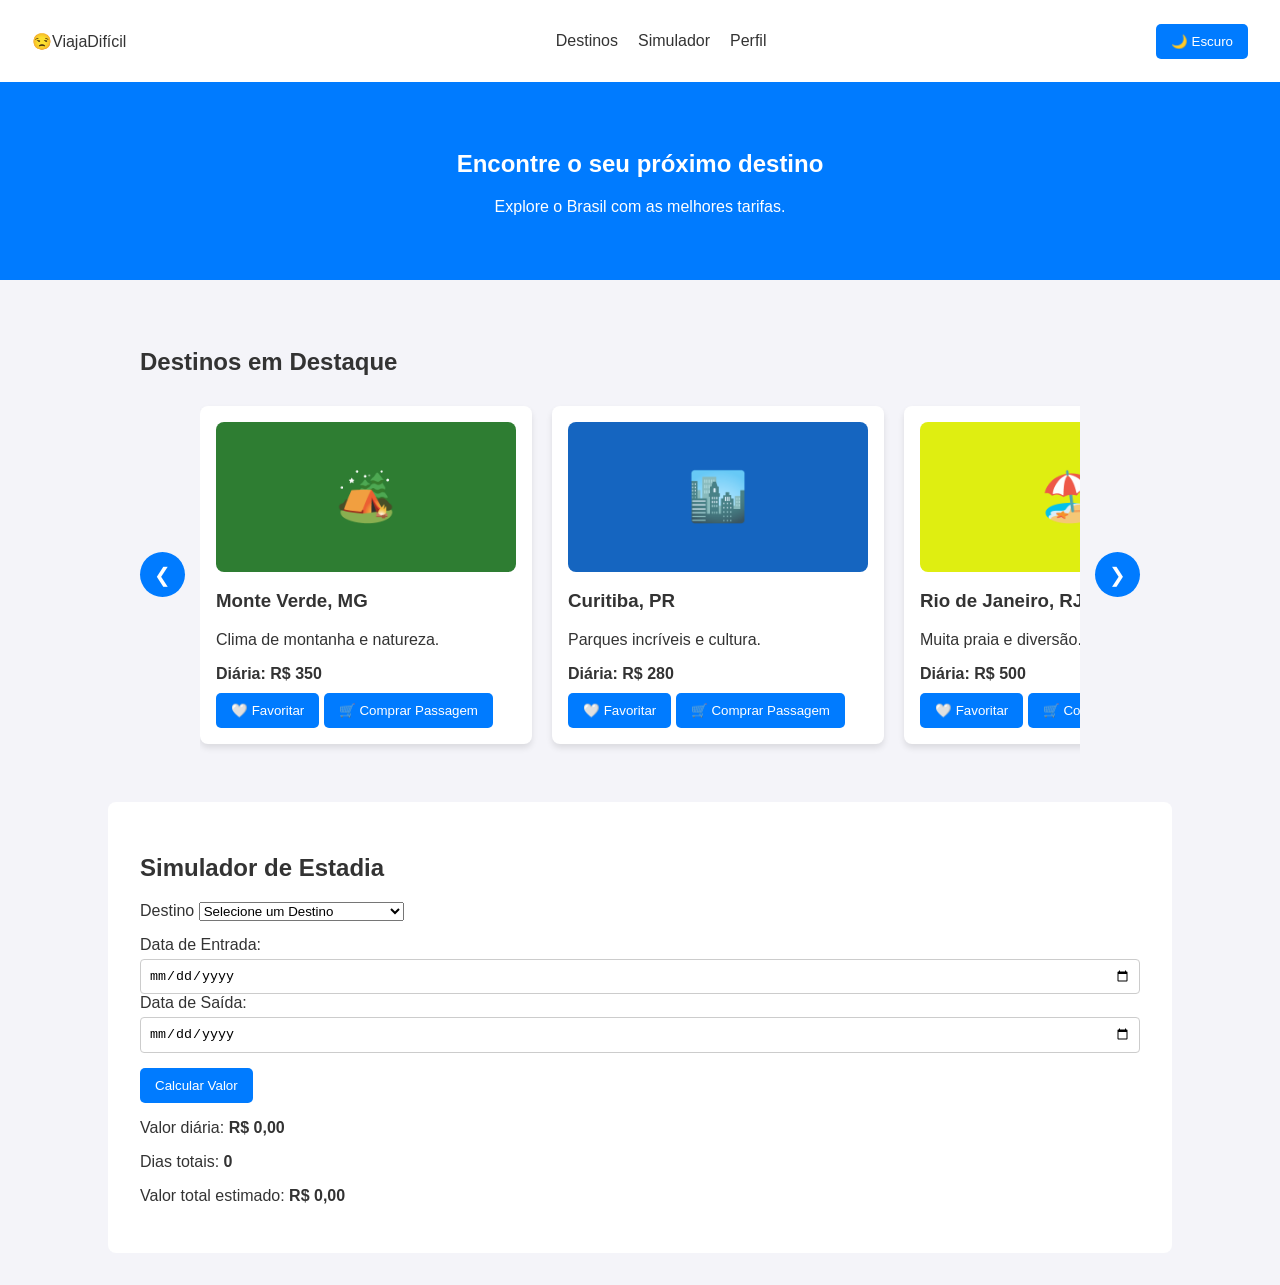
==== index.html @ 331d23da "Agencia" ====
<!DOCTYPE html>
<html lang="pt-BR">
<head>
    <meta charset="UTF-8">
    <meta name="viewport" content="width=device-width, initial-scale=1.0">
    <title>ViajaFácil - Reserva de Destinos</title>
    <link rel="stylesheet" href="style.css">
</head>
<body>
    <header>
        <nav class="navbar">
            <div class="logo">😒ViajaDifícil</div>
            <ul id="menu" class="menu">
                <li><a href="#destinos">Destinos</a></li>
                <li><a href="#simulador">Simulador</a></li>
                <li><a href="#perfil">Perfil</a></li>
            </ul>
            <button id="btn-tema">🌙 Escuro</button>
        </nav>
    </header>
 
    <main>
        <section class="hero">
            <h1>Encontre o seu próximo destino</h1>
            <p>Explore o Brasil com as melhores tarifas.</p>
        </section>
 
        <!-- Seção de Destinos -->
        <section id="destinos" class="container">
        <h2>Destinos em Destaque</h2>
       
        <div class="carrossel-wrapper">
           
            <!-- Botão Voltar -->
            <button class="btn-seta" id="btn-prev">&#10094;</button>
           
            <div class="grid-cards" id="carrossel-cards">
                <div class="card">
                    <div class="card-img" style="background-color: #2e7d32;">🏕️</div>
                    <h3>Monte Verde, MG</h3>
                    <p>Clima de montanha e natureza.</p>
                    <span class="preco">Diária: R$ 350</span>
                    <button class="btn-favoritar">🤍 Favoritar</button>
                    <button class="btn-comprar">🛒 Comprar Passagem</button>
                </div>
                <div class="card">
                    <div class="card-img" style="background-color: #1565c0;">🏙️</div>
                    <h3>Curitiba, PR</h3>
                    <p>Parques incríveis e cultura.</p>
                    <span class="preco">Diária: R$ 280</span>
                    <button class="btn-favoritar">🤍 Favoritar</button>
                    <button class="btn-comprar">🛒 Comprar Passagem</button>
                </div>
                <div class="card">
                    <div class="card-img" style="background-color: #dfee11;">🏖️</div>
                    <h3>Rio de Janeiro, RJ</h3>
                    <p>Muita praia e diversão.</p>
                    <span class="preco">Diária: R$ 500</span>
                    <button class="btn-favoritar">🤍 Favoritar</button>
                    <button class="btn-comprar"> 🛒 Comprar Passagem</button>
                </div>
                <div class="card">
                    <div class="card-img" style="background-color: #9449f7;">❄️</div>
                    <h3>Gramado, RS</h3>
                    <p>Muito frio e chocolate.</p> <!-- Ajustei o texto que estava repetido! -->
                    <span class="preco">Diária: R$ 340</span>
                    <button class="btn-favoritar">🤍 Favoritar</button>
                    <button class="btn-comprar">🛒 Comprar Passagem</button>
                </div>
                <div class="card">
                    <div class="card-img" style="background-color: #eb59ba;">🏛️ </div>
                    <h3>Brasília, DF</h3>
                    <p>Visite a capital do Brasil!</p> <!-- Ajustei o texto que estava repetido! -->
                    <span class="preco">Diária: R$ 250</span>
                    <button class="btn-favoritar">🤍 Favoritar</button>
                    <button class="btn-comprar">🛒 Comprar Passagem</button>
                </div>
            </div>
 
            <!-- Botão Avançar -->
            <button class="btn-seta" id="btn-next">&#10095;</button>
           
        </div>
    </section>
 
        <!-- Simulador de Reservas -->
        <section id="simulador" class="container simulador-box">
            <h2>Simulador de Estadia</h2>
            <div class="form-group">
                <label for="destino">Destino</label>
                    <select id ="destino">
                        <option value="">Selecione um Destino</option>
                        <option value="350">Monte verde,MG- R$350/diaria </option>
                        <option value="280">Curitiba,PR-R$280/diaria </option>
                        <option value="500">Rio de janeiro,RJ-R$500/diaria </option>
                        <option value="340">Gramado,RS-R$340/diaria </option>
                        <option value="250">Brasília,DF-R$250/diaria </option>
                    </select>
                </div>
                <label for="checkin">Data de Entrada:</label>
                <input type="date" id="checkin">
            </div>
            <div class="form-group">
                <label for="checkout">Data de Saída:</label>
                <input type="date" id="checkout">
            </div>
            <button id="btn-calcular">Calcular Valor</button>
           
            <div class="resultado">
                <p>Valor diária: <strong id="valor-diaria">R$ 0,00</strong></p>
                <p>Dias totais: <strong id="qtd-dias">0</strong></p>
                <p>Valor total estimado: <strong id="valor-total">R$ 0,00</strong></p>
            </div>
        </section>
    </main>
 
    <script src="script.js"></script>
</body>
</html>
---- style.css ----
/* Variáveis de cores para facilitar o Dark Mode */
:root {
    --bg-color: #f4f4f9;
    --text-color: #333333;
    --card-bg: #ffffff;
    --primary-color: #007bff;
}
 
/* Classe que o JavaScript vai injetar para o Dark Mode */
.dark-theme {
    --bg-color: #1a1a2e;
    --text-color: #e6e6e6;
    --card-bg: #16213e;
    --primary-color: #e94560;
}
 
body {
    background-color: var(--bg-color);
    color: var(--text-color);
    font-family: Arial, sans-serif;
    margin: 0;
    transition: all 0.3s ease; /* Animação suave na troca de cor */
}
 
.navbar {
    display: flex;
    justify-content: space-between;
    align-items: center;
    padding: 1rem 2rem;
    background-color: var(--card-bg);
    box-shadow: 0 2px 5px rgba(0,0,0,0.1);
}
 
.menu {
    display: flex;
    list-style: none;
    gap: 20px;
}
 
.menu a {
    color: var(--text-color);
    text-decoration: none;
}
 
/* Estrutura Base */
.container {
    max-width: 1000px;
    margin: 2rem auto;
    padding: 1rem;
}
 
.hero {
    text-align: center;
    padding: 3rem 1rem;
    background-color: var(--primary-color);
    color: white;
}
 
/* Cards */
.grid-cards {
    display: flex;
    gap: 20px;
    flex-wrap: wrap;
}
 
.card {
    background-color: var(--card-bg);
    border-radius: 8px;
    padding: 1rem;
    width: 300px;
    box-shadow: 0 4px 6px rgba(0,0,0,0.1);
}
 
.card-img {
    height: 150px;
    border-radius: 8px;
    display: flex;
    align-items: center;
    justify-content: center;
    font-size: 3rem;
}
 
/* Container que alinha as setas e os cards */
.carrossel-wrapper {
    display: flex;
    align-items: center;
    gap: 15px;
    position: relative;
    width: 100%;
}
 
 
.grid-cards {
    display: flex;
    gap: 20px;
    overflow-x: hidden; /* Esconde a barra de rolagem horizontal */
    scroll-behavior: smooth; /* Deixa o movimento de rolagem suave e animado */
    flex-wrap: nowrap; /* Impede que os cards caiam para a linha de baixo */
    width: 100%;
    padding: 10px 0; /* Dá um respiro para a sombra dos cards não cortar */
}
 
/* Garante que o card não encolha para caber na tela */
.card {
    flex: 0 0 auto;
    width: 300px;
}
 
/* Estilo das Setinhas */
.btn-seta {
    background-color: var(--primary-color);
    color: white;
    border: none;
    border-radius: 50%; /* Deixa o botão redondo */
    width: 45px;
    height: 45px;
    font-size: 20px;
    cursor: pointer;
    display: flex;
    align-items: center;
    justify-content: center;
    flex-shrink: 0;
    transition: background-color 0.2s;
}
 
.btn-seta:hover {
    background-color: #0056b3;
}
 
.preco {
    display: block;
    font-weight: bold;
    margin-bottom: 10px;
}
 
/* Botões e Inputs */
button {
    background-color: var(--primary-color);
    color: white;
    border: none;
    padding: 10px 15px;
    border-radius: 5px;
    cursor: pointer;
}
 
input {
    padding: 8px;
    margin-top: 5px;
    border-radius: 4px;
    border: 1px solid #ccc;
    width: 100%;
    box-sizing: border-box;
}
 
.form-group {
    margin-bottom: 15px;
}
 
.simulador-box {
    background-color: var(--card-bg);
    padding: 2rem;
    border-radius: 8px;
}
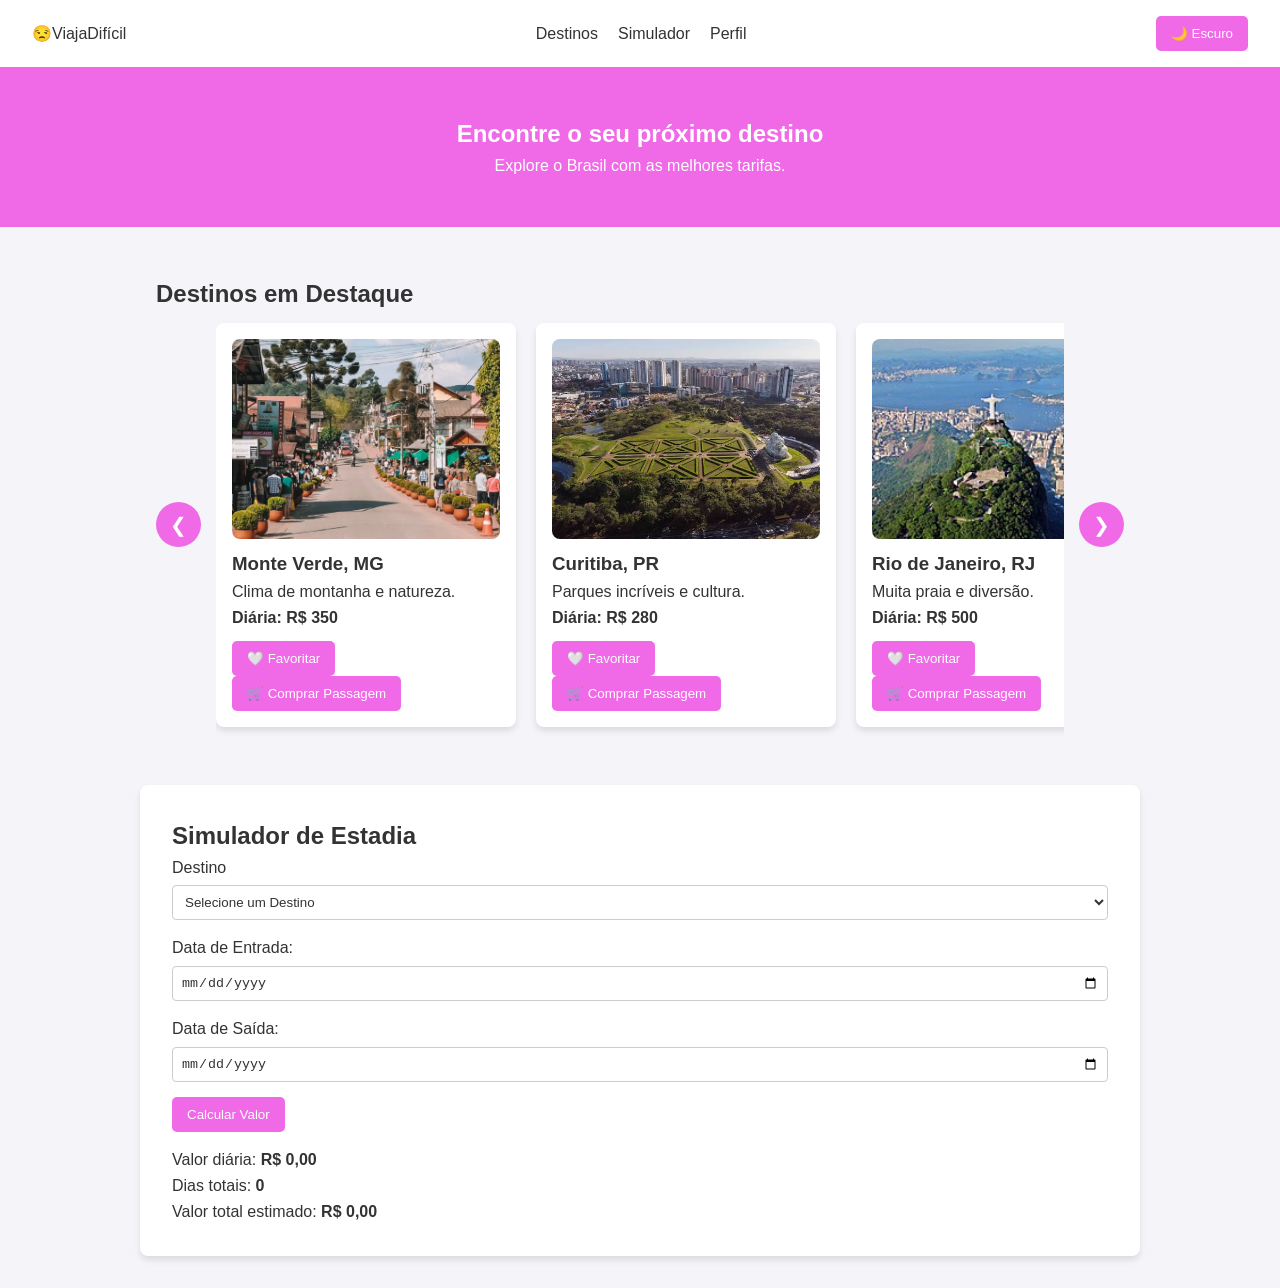
==== commit c44e5dbb: "calculadora" ====
--- a/index.html
+++ b/index.html
@@ -13,7 +13,7 @@
             <ul id="menu" class="menu">
                 <li><a href="#destinos">Destinos</a></li>
                 <li><a href="#simulador">Simulador</a></li>
-                <li><a href="#perfil">Perfil</a></li>
+                <li><a href="perfil.html">Perfil</a></li>
             </ul>
             <button id="btn-tema">🌙 Escuro</button>
         </nav>
@@ -25,78 +25,70 @@
             <p>Explore o Brasil com as melhores tarifas.</p>
         </section>
  
-        <!-- Seção de Destinos -->
         <section id="destinos" class="container">
-        <h2>Destinos em Destaque</h2>
-       
-        <div class="carrossel-wrapper">
-           
-            <!-- Botão Voltar -->
-            <button class="btn-seta" id="btn-prev">&#10094;</button>
-           
-            <div class="grid-cards" id="carrossel-cards">
-                <div class="card">
-                    <div class="card-img" style="background-color: #2e7d32;">🏕️</div>
-                    <h3>Monte Verde, MG</h3>
-                    <p>Clima de montanha e natureza.</p>
-                    <span class="preco">Diária: R$ 350</span>
-                    <button class="btn-favoritar">🤍 Favoritar</button>
-                    <button class="btn-comprar">🛒 Comprar Passagem</button>
+            <h2>Destinos em Destaque</h2>
+            <div class="carrossel-wrapper">
+                <button class="btn-seta" id="btn-prev">❮</button>
+                <div class="grid-cards" id="carrossel-cards">
+                    <div class="card">
+                        <div class="card-img" style="background-image: url('./img/monteverde.png');"></div>
+                        <h3>Monte Verde, MG</h3>
+                        <p>Clima de montanha e natureza.</p>
+                        <span class="preco">Diária: R$ 350</span>
+                        <button class="btn-favoritar">🤍 Favoritar</button>
+                        <button class="btn-comprar">🛒 Comprar Passagem</button>
+                    </div>
+                    <div class="card">
+                        <div class="card-img" style="background-image: url('./img/curitiba.png');"></div>
+                        <h3>Curitiba, PR</h3>
+                        <p>Parques incríveis e cultura.</p>
+                        <span class="preco">Diária: R$ 280</span>
+                        <button class="btn-favoritar">🤍 Favoritar</button>
+                        <button class="btn-comprar">🛒 Comprar Passagem</button>
+                    </div>
+                    <div class="card">
+                        <div class="card-img" style="background-image: url('./img/rio.png');"></div>
+                        <h3>Rio de Janeiro, RJ</h3>
+                        <p>Muita praia e diversão.</p>
+                        <span class="preco">Diária: R$ 500</span>
+                        <button class="btn-favoritar">🤍 Favoritar</button>
+                        <button class="btn-comprar"> 🛒 Comprar Passagem</button>
+                    </div>
+                    <div class="card">
+                        <div class="card-img" style="background-image: url('./img/gramado.png');"></div>
+                        <h3>Gramado, RS</h3>
+                        <p>Muito frio e chocolate.</p>
+                        <span class="preco">Diária: R$ 340</span>
+                        <button class="btn-favoritar">🤍 Favoritar</button>
+                        <button class="btn-comprar">🛒 Comprar Passagem</button>
+                    </div>
+                    <div class="card">
+                        <div class="card-img" style="background-image: url('./img/brasilia.png');"></div>
+                        <h3>Brasília, DF</h3>
+                        <p>Visite a capital do Brasil!</p>
+                        <span class="preco">Diária: R$ 250</span>
+                        <button class="btn-favoritar">🤍 Favoritar</button>
+                        <button class="btn-comprar">🛒 Comprar Passagem</button>
+                    </div>
                 </div>
-                <div class="card">
-                    <div class="card-img" style="background-color: #1565c0;">🏙️</div>
-                    <h3>Curitiba, PR</h3>
-                    <p>Parques incríveis e cultura.</p>
-                    <span class="preco">Diária: R$ 280</span>
-                    <button class="btn-favoritar">🤍 Favoritar</button>
-                    <button class="btn-comprar">🛒 Comprar Passagem</button>
-                </div>
-                <div class="card">
-                    <div class="card-img" style="background-color: #dfee11;">🏖️</div>
-                    <h3>Rio de Janeiro, RJ</h3>
-                    <p>Muita praia e diversão.</p>
-                    <span class="preco">Diária: R$ 500</span>
-                    <button class="btn-favoritar">🤍 Favoritar</button>
-                    <button class="btn-comprar"> 🛒 Comprar Passagem</button>
-                </div>
-                <div class="card">
-                    <div class="card-img" style="background-color: #9449f7;">❄️</div>
-                    <h3>Gramado, RS</h3>
-                    <p>Muito frio e chocolate.</p> <!-- Ajustei o texto que estava repetido! -->
-                    <span class="preco">Diária: R$ 340</span>
-                    <button class="btn-favoritar">🤍 Favoritar</button>
-                    <button class="btn-comprar">🛒 Comprar Passagem</button>
-                </div>
-                <div class="card">
-                    <div class="card-img" style="background-color: #eb59ba;">🏛️ </div>
-                    <h3>Brasília, DF</h3>
-                    <p>Visite a capital do Brasil!</p> <!-- Ajustei o texto que estava repetido! -->
-                    <span class="preco">Diária: R$ 250</span>
-                    <button class="btn-favoritar">🤍 Favoritar</button>
-                    <button class="btn-comprar">🛒 Comprar Passagem</button>
-                </div>
+                <button class="btn-seta" id="btn-next">❯</button>
             </div>
+        </section>
  
-            <!-- Botão Avançar -->
-            <button class="btn-seta" id="btn-next">&#10095;</button>
-           
-        </div>
-    </section>
- 
-        <!-- Simulador de Reservas -->
         <section id="simulador" class="container simulador-box">
             <h2>Simulador de Estadia</h2>
             <div class="form-group">
                 <label for="destino">Destino</label>
-                    <select id ="destino">
-                        <option value="">Selecione um Destino</option>
-                        <option value="350">Monte verde,MG- R$350/diaria </option>
-                        <option value="280">Curitiba,PR-R$280/diaria </option>
-                        <option value="500">Rio de janeiro,RJ-R$500/diaria </option>
-                        <option value="340">Gramado,RS-R$340/diaria </option>
-                        <option value="250">Brasília,DF-R$250/diaria </option>
-                    </select>
-                </div>
+                <select id="destino">
+                    <option value="">Selecione um Destino</option>
+                    <option value="350">Monte verde,MG- R$350/diaria </option>
+                    <option value="280">Curitiba,PR-R$280/diaria </option>
+                    <option value="500">Rio de janeiro,RJ-R$500/diaria </option>
+                    <option value="340">Gramado,RS-R$340/diaria </option>
+                    <option value="250">Brasília,DF-R$250/diaria </option>
+                </select>
+            </div>
+            <div class="form-group">
                 <label for="checkin">Data de Entrada:</label>
                 <input type="date" id="checkin">
             </div>
@@ -113,8 +105,6 @@
             </div>
         </section>
     </main>
- 
     <script src="script.js"></script>
 </body>
 </html>
- 
--- a/style.css
+++ b/style.css
@@ -1,25 +1,31 @@
-/* Variáveis de cores para facilitar o Dark Mode */
+* {
+    margin: 0;
+    padding: 0;
+    box-sizing: border-box;
+}
+
 :root {
     --bg-color: #f4f4f9;
     --text-color: #333333;
     --card-bg: #ffffff;
-    --primary-color: #007bff;
-}
- 
-/* Classe que o JavaScript vai injetar para o Dark Mode */
+    --primary-color: #f069e7;
+    --border-color: #ccc;
+}
+ 
 .dark-theme {
     --bg-color: #1a1a2e;
     --text-color: #e6e6e6;
     --card-bg: #16213e;
-    --primary-color: #e94560;
+    --primary-color: #ef5ee5;
+    --border-color: #444;
 }
  
 body {
     background-color: var(--bg-color);
     color: var(--text-color);
     font-family: Arial, sans-serif;
-    margin: 0;
-    transition: all 0.3s ease; /* Animação suave na troca de cor */
+    line-height: 1.6;
+    transition: all 0.3s ease;
 }
  
 .navbar {
@@ -42,7 +48,6 @@
     text-decoration: none;
 }
  
-/* Estrutura Base */
 .container {
     max-width: 1000px;
     margin: 2rem auto;
@@ -56,11 +61,22 @@
     color: white;
 }
  
-/* Cards */
+.carrossel-wrapper {
+    display: flex;
+    align-items: center;
+    gap: 15px;
+    position: relative;
+    width: 100%;
+}
+ 
 .grid-cards {
     display: flex;
     gap: 20px;
-    flex-wrap: wrap;
+    overflow-x: hidden;
+    scroll-behavior: smooth;
+    flex-wrap: nowrap;
+    width: 100%;
+    padding: 10px 0;
 }
  
 .card {
@@ -69,49 +85,27 @@
     padding: 1rem;
     width: 300px;
     box-shadow: 0 4px 6px rgba(0,0,0,0.1);
+    flex: 0 0 auto;
 }
  
 .card-img {
-    height: 150px;
+    width: 100%; 
+    height: 200px; 
     border-radius: 8px;
     display: flex;
     align-items: center;
     justify-content: center;
-    font-size: 3rem;
-}
- 
-/* Container que alinha as setas e os cards */
-.carrossel-wrapper {
-    display: flex;
-    align-items: center;
-    gap: 15px;
-    position: relative;
-    width: 100%;
-}
- 
- 
-.grid-cards {
-    display: flex;
-    gap: 20px;
-    overflow-x: hidden; /* Esconde a barra de rolagem horizontal */
-    scroll-behavior: smooth; /* Deixa o movimento de rolagem suave e animado */
-    flex-wrap: nowrap; /* Impede que os cards caiam para a linha de baixo */
-    width: 100%;
-    padding: 10px 0; /* Dá um respiro para a sombra dos cards não cortar */
-}
- 
-/* Garante que o card não encolha para caber na tela */
-.card {
-    flex: 0 0 auto;
-    width: 300px;
-}
- 
-/* Estilo das Setinhas */
+    background-size: cover; 
+    background-position: center;
+    background-repeat: no-repeat; 
+    margin-bottom: 10px;
+}
+ 
 .btn-seta {
     background-color: var(--primary-color);
     color: white;
     border: none;
-    border-radius: 50%; /* Deixa o botão redondo */
+    border-radius: 50%;
     width: 45px;
     height: 45px;
     font-size: 20px;
@@ -133,7 +127,6 @@
     margin-bottom: 10px;
 }
  
-/* Botões e Inputs */
 button {
     background-color: var(--primary-color);
     color: white;
@@ -143,13 +136,15 @@
     cursor: pointer;
 }
  
-input {
+input, select {
     padding: 8px;
     margin-top: 5px;
     border-radius: 4px;
-    border: 1px solid #ccc;
+    border: 1px solid var(--border-color);
     width: 100%;
     box-sizing: border-box;
+    background-color: var(--card-bg);
+    color: var(--text-color);
 }
  
 .form-group {
@@ -160,5 +155,63 @@
     background-color: var(--card-bg);
     padding: 2rem;
     border-radius: 8px;
-}
- +    box-shadow: 0 4px 6px rgba(0,0,0,0.1);
+}
+
+.resultado {
+    margin-top: 15px;
+}
+ 
+.profile {
+    display: flex;
+    flex-direction: column;
+    align-items: center;
+    text-align: center;
+    padding: 20px;
+    border-bottom: 1px solid var(--border-color);
+}
+
+.profile-img {
+    width: 100px;
+    height: 100px;
+    border-radius: 50%;
+    margin-bottom: 10px;
+}
+
+/* Media query para telas maiores (Desktop/Tablet) */
+@media (min-width: 768px) {
+    .profile {
+    flex-direction: row;
+    text-align: left;
+    justify-content: center;
+    }
+    .profile-img {
+    width: 150px;
+    height: 150px;
+    margin-right: 20px;
+    margin-bottom: 0;
+    }
+    }
+    /* Efeitos Visuais: Pseudoclasses e Pseudoelementos */
+    header h1 {
+    margin-right: 10px;
+    color: #2140f1;
+    }
+    .action-btn {
+    padding: 10px 20px;
+    background-color: #007bff;
+    color: #fff;
+    border: none;
+    cursor: pointer;
+    border-radius: 5px;
+    }
+    .action-btn::after {
+    content: " ➜";
+    font-weight: bold;
+    margin-left: 5px;
+    }
+    .action-btn:hover {
+    background-color: #0056b3;
+    transform: scale(1.05);
+    transition: transform 0.2s ease-in-out;
+    }
